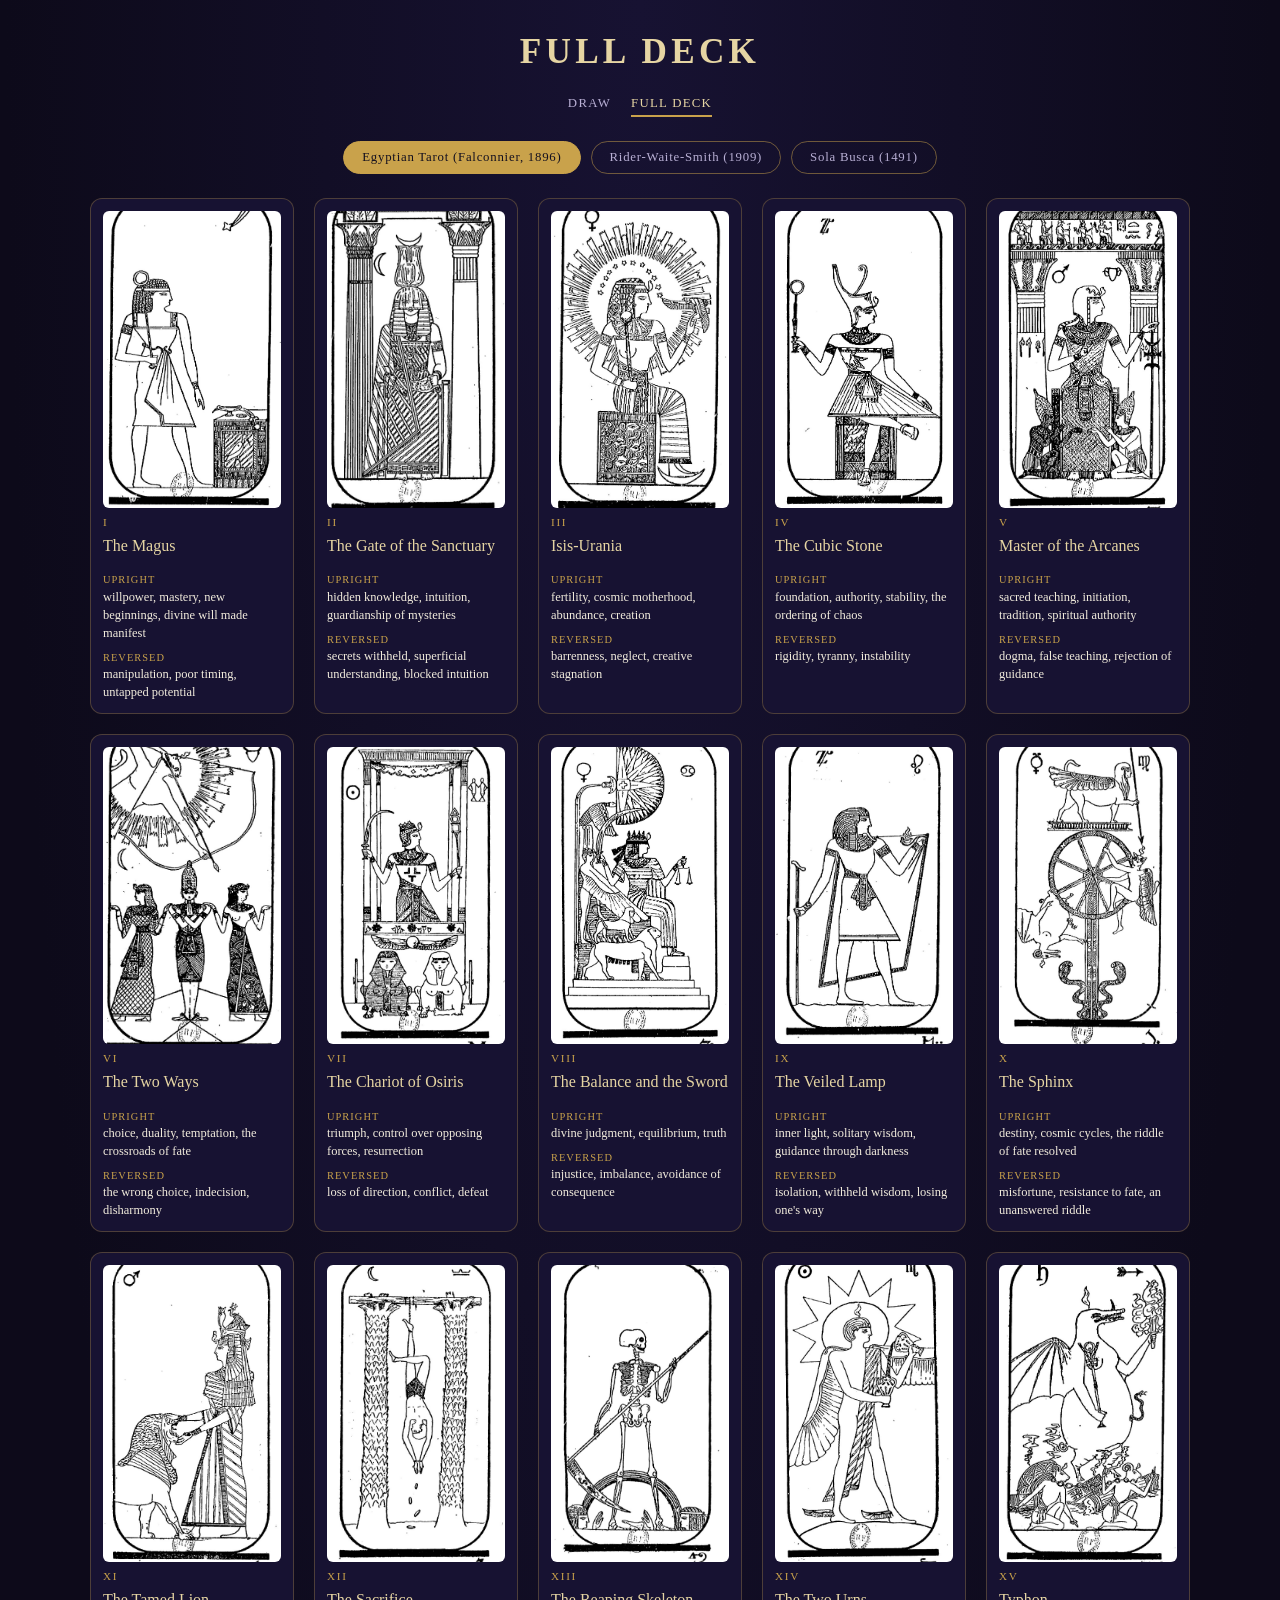
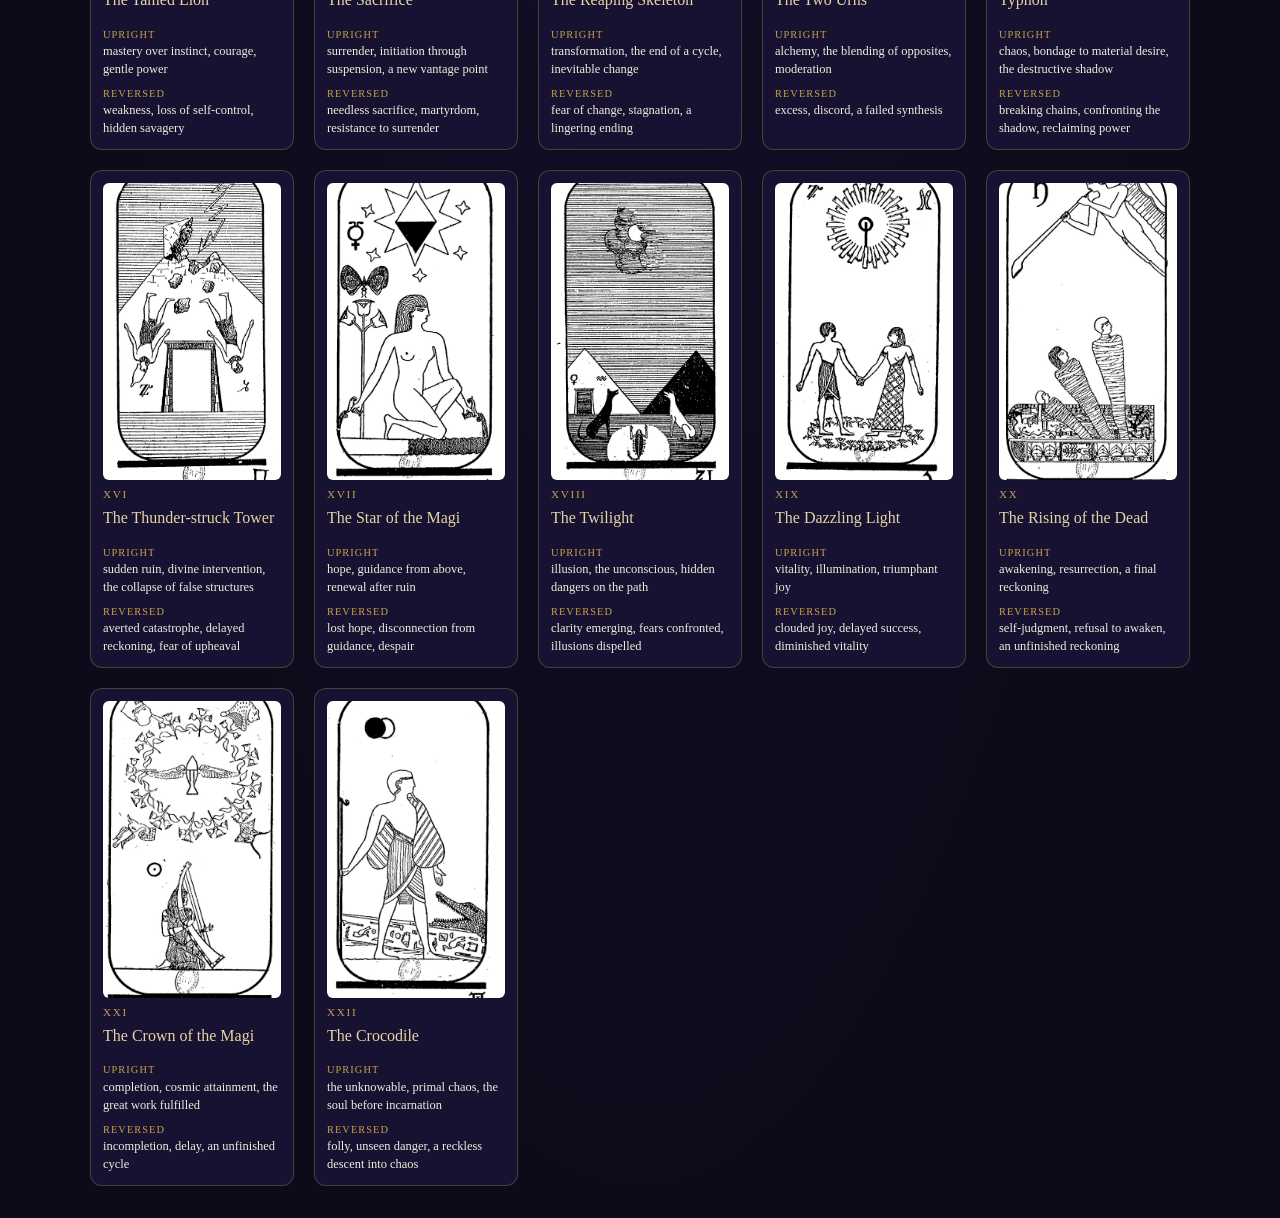
==== deck.html @ 22625e86 "Add reversed-cards toggle, site nav, and a Full Deck reference page - Draw page gets a "reversed car" ====
<!DOCTYPE html>
<html lang="en">
<head>
<meta charset="UTF-8">
<meta name="viewport" content="width=device-width, initial-scale=1.0">
<title>Full Deck — Tarot Draw</title>
<link rel="stylesheet" href="style.css">
</head>
<body>
  <main class="wide">
    <h1>Full Deck</h1>

    <nav class="site-nav">
      <a href="index.html">Draw</a>
      <a href="deck.html" class="active">Full Deck</a>
    </nav>

    <div class="deck-picker" id="deck-picker"></div>

    <div class="deck-grid" id="deck-grid"></div>
  </main>

  <script src="cards-egyptian.js"></script>
  <script src="cards-rws.js"></script>
  <script src="cards-solabusca.js"></script>
  <script src="decks.js"></script>
  <script src="deck-page.js"></script>
</body>
</html>
---- style.css ----
:root {
  --bg: #0d0a1a;
  --bg-alt: #171232;
  --gold: #c9a24b;
  --gold-soft: #e6d5a3;
  --ink: #f2ecdd;
  --ink-dim: #b8afd4;
  --card-w: 280px;
  --card-h: 460px;
}

* { box-sizing: border-box; }

body {
  margin: 0;
  min-height: 100vh;
  display: flex;
  align-items: center;
  justify-content: center;
  background: radial-gradient(ellipse at top, var(--bg-alt), var(--bg) 70%);
  color: var(--ink);
  font-family: Georgia, "Iowan Old Style", "Palatino Linotype", serif;
  padding: 32px 16px;
}

main {
  display: flex;
  flex-direction: column;
  align-items: center;
  gap: 24px;
  width: 100%;
}

main.wide {
  max-width: 1100px;
}

h1 {
  margin: 0;
  font-size: 2.2rem;
  letter-spacing: 0.12em;
  text-transform: uppercase;
  color: var(--gold-soft);
  text-align: center;
}

.site-nav {
  display: flex;
  gap: 20px;
  justify-content: center;
}

.site-nav a {
  color: var(--ink-dim);
  text-decoration: none;
  font-size: 0.8rem;
  letter-spacing: 0.1em;
  text-transform: uppercase;
  padding-bottom: 4px;
  border-bottom: 2px solid transparent;
  transition: color 0.2s ease, border-color 0.2s ease;
}

.site-nav a:hover {
  color: var(--ink);
}

.site-nav a.active {
  color: var(--gold-soft);
  border-color: var(--gold);
}

.reversed-toggle {
  display: flex;
  align-items: center;
  gap: 8px;
  font-size: 0.8rem;
  color: var(--ink-dim);
  letter-spacing: 0.03em;
  cursor: pointer;
  user-select: none;
  margin-top: -8px;
}

.reversed-toggle input {
  width: 16px;
  height: 16px;
  accent-color: var(--gold);
  cursor: pointer;
}

.deck-picker {
  display: flex;
  flex-wrap: wrap;
  justify-content: center;
  gap: 10px;
}

.deck-btn {
  background: transparent;
  border: 1px solid rgba(201, 162, 75, 0.5);
  color: var(--ink-dim);
  padding: 8px 18px;
  font-size: 0.8rem;
  letter-spacing: 0.06em;
  border-radius: 999px;
  cursor: pointer;
  font-family: inherit;
  transition: background 0.2s ease, color 0.2s ease, border-color 0.2s ease;
}

.deck-btn:hover {
  border-color: var(--gold);
  color: var(--ink);
}

.deck-btn.active {
  background: var(--gold);
  border-color: var(--gold);
  color: #14101f;
}

.stage {
  perspective: 1200px;
}

.card {
  width: var(--card-w);
  height: var(--card-h);
  max-width: 80vw;
  cursor: pointer;
}

.card-inner {
  position: relative;
  width: 100%;
  height: 100%;
  transition: transform 0.7s cubic-bezier(0.4, 0.2, 0.2, 1);
  transform-style: preserve-3d;
}

.card.flipped .card-inner {
  transform: rotateY(180deg);
}

.card-face {
  position: absolute;
  inset: 0;
  backface-visibility: hidden;
  border-radius: 16px;
  border: 2px solid var(--gold);
  overflow: hidden;
  box-shadow: 0 12px 30px rgba(0, 0, 0, 0.45);
}

.card-back {
  background:
    repeating-linear-gradient(45deg, rgba(201,162,75,0.08) 0 10px, transparent 10px 20px),
    linear-gradient(160deg, #241a4a, #12081f);
  display: flex;
  align-items: center;
  justify-content: center;
}

.back-symbol {
  font-size: 3rem;
  color: var(--gold);
  opacity: 0.8;
}

.card-front {
  transform: rotateY(180deg);
  background: #0d0a1a;
}

.card-image {
  width: 100%;
  height: 100%;
  object-fit: cover;
  display: block;
}

.caption {
  display: flex;
  flex-direction: column;
  align-items: center;
  gap: 6px;
  max-width: 420px;
  text-align: center;
}

.card-num {
  font-size: 0.75rem;
  letter-spacing: 0.2em;
  color: var(--gold);
}

.card-name {
  font-size: 1.25rem;
  color: var(--gold-soft);
  letter-spacing: 0.03em;
}

.card-orientation {
  font-size: 0.8rem;
  text-transform: uppercase;
  letter-spacing: 0.14em;
  color: var(--ink-dim);
}

.card-meaning {
  font-size: 0.92rem;
  line-height: 1.5;
  color: var(--ink);
  font-style: italic;
}

#draw-btn {
  background: transparent;
  border: 1px solid var(--gold);
  color: var(--gold-soft);
  padding: 12px 32px;
  font-size: 0.95rem;
  letter-spacing: 0.1em;
  text-transform: uppercase;
  border-radius: 999px;
  cursor: pointer;
  transition: background 0.2s ease, color 0.2s ease;
  font-family: inherit;
}

#draw-btn:hover {
  background: var(--gold);
  color: #14101f;
}

#draw-btn:active {
  transform: translateY(1px);
}

.deck-grid {
  display: grid;
  grid-template-columns: repeat(auto-fill, minmax(170px, 1fr));
  gap: 20px;
  width: 100%;
}

.deck-card {
  display: flex;
  flex-direction: column;
  gap: 8px;
  background: var(--bg-alt);
  border: 1px solid rgba(201, 162, 75, 0.3);
  border-radius: 12px;
  padding: 12px;
}

.deck-card img {
  width: 100%;
  aspect-ratio: 3 / 5;
  object-fit: cover;
  border-radius: 6px;
  display: block;
}

.deck-card-num {
  font-size: 0.7rem;
  letter-spacing: 0.15em;
  color: var(--gold);
}

.deck-card-name {
  font-size: 1rem;
  color: var(--gold-soft);
  line-height: 1.3;
}

.deck-card-meanings p {
  margin: 4px 0 0;
  font-size: 0.78rem;
  line-height: 1.45;
  color: var(--ink);
}

.deck-card-meanings .label {
  display: block;
  color: var(--gold);
  font-size: 0.65rem;
  text-transform: uppercase;
  letter-spacing: 0.1em;
  margin-top: 8px;
}

@media (max-width: 400px) {
  :root {
    --card-w: 240px;
    --card-h: 400px;
  }
  h1 { font-size: 1.7rem; }
}
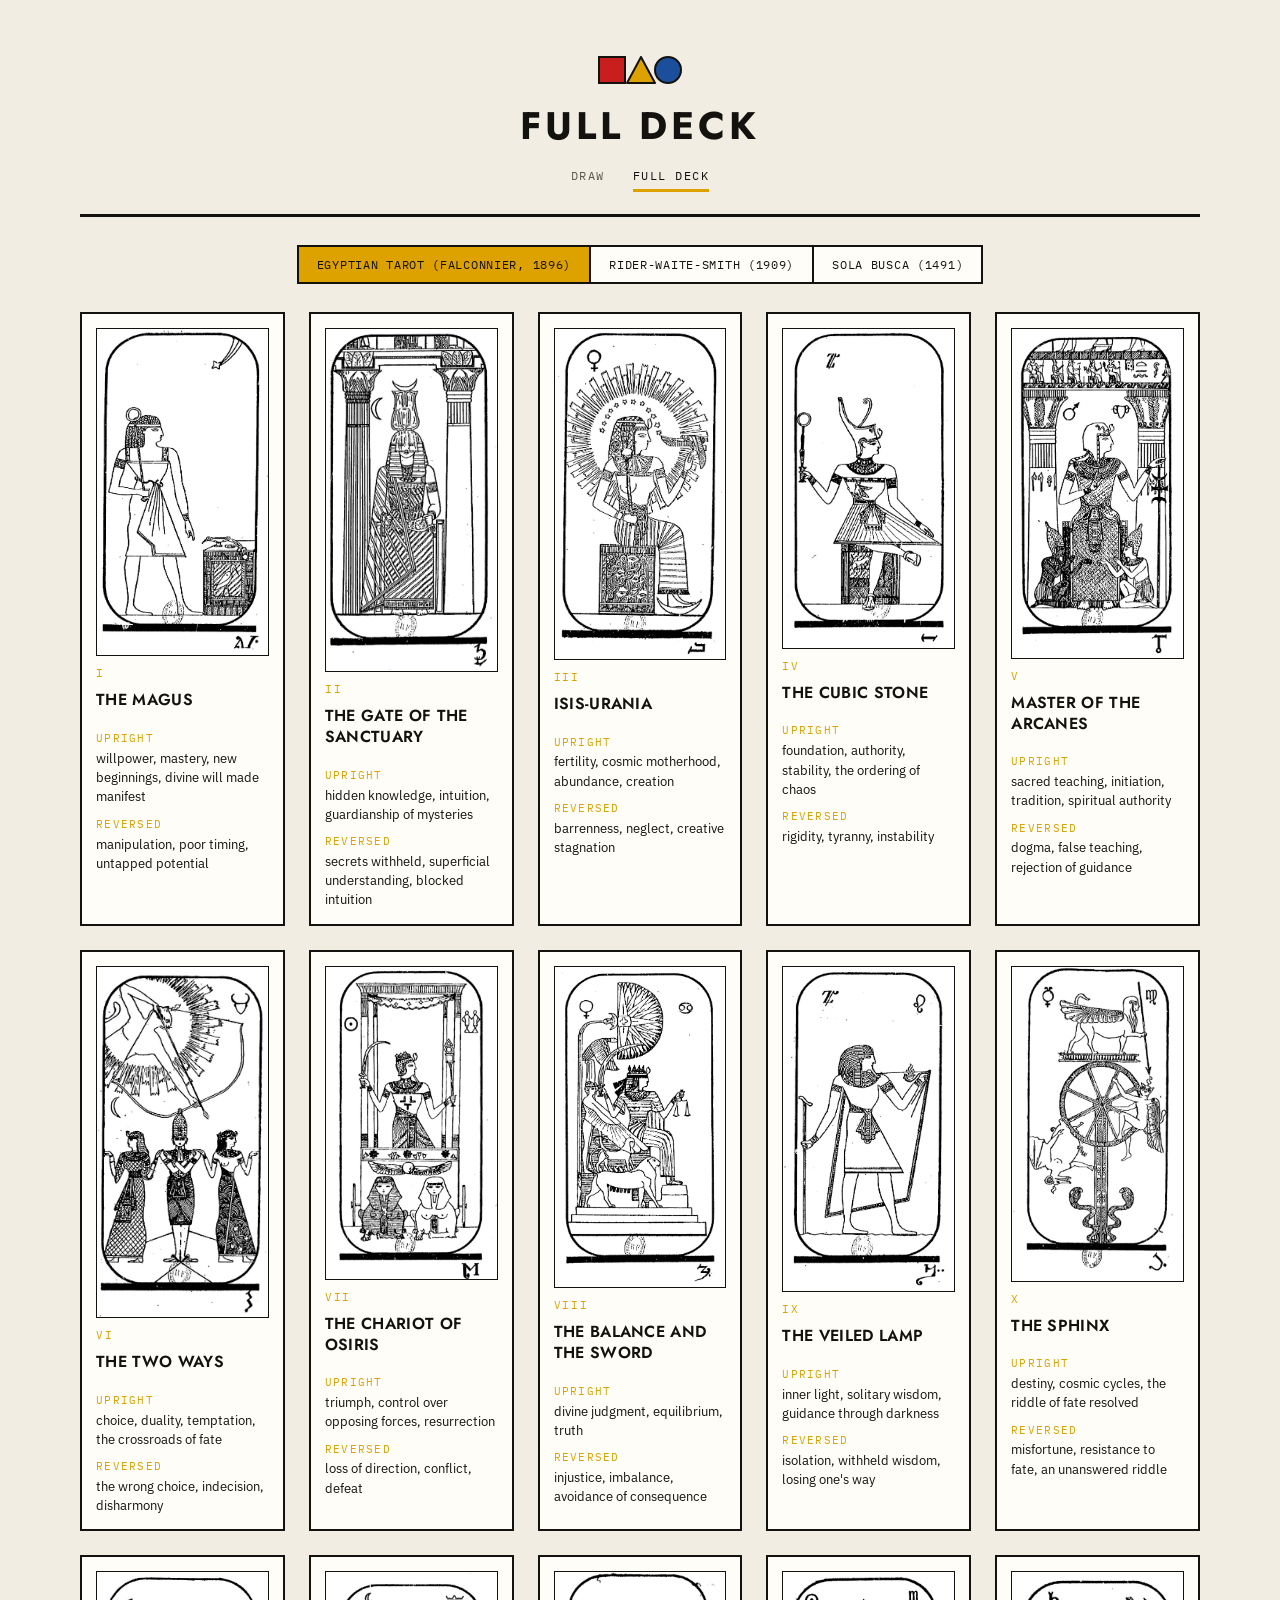
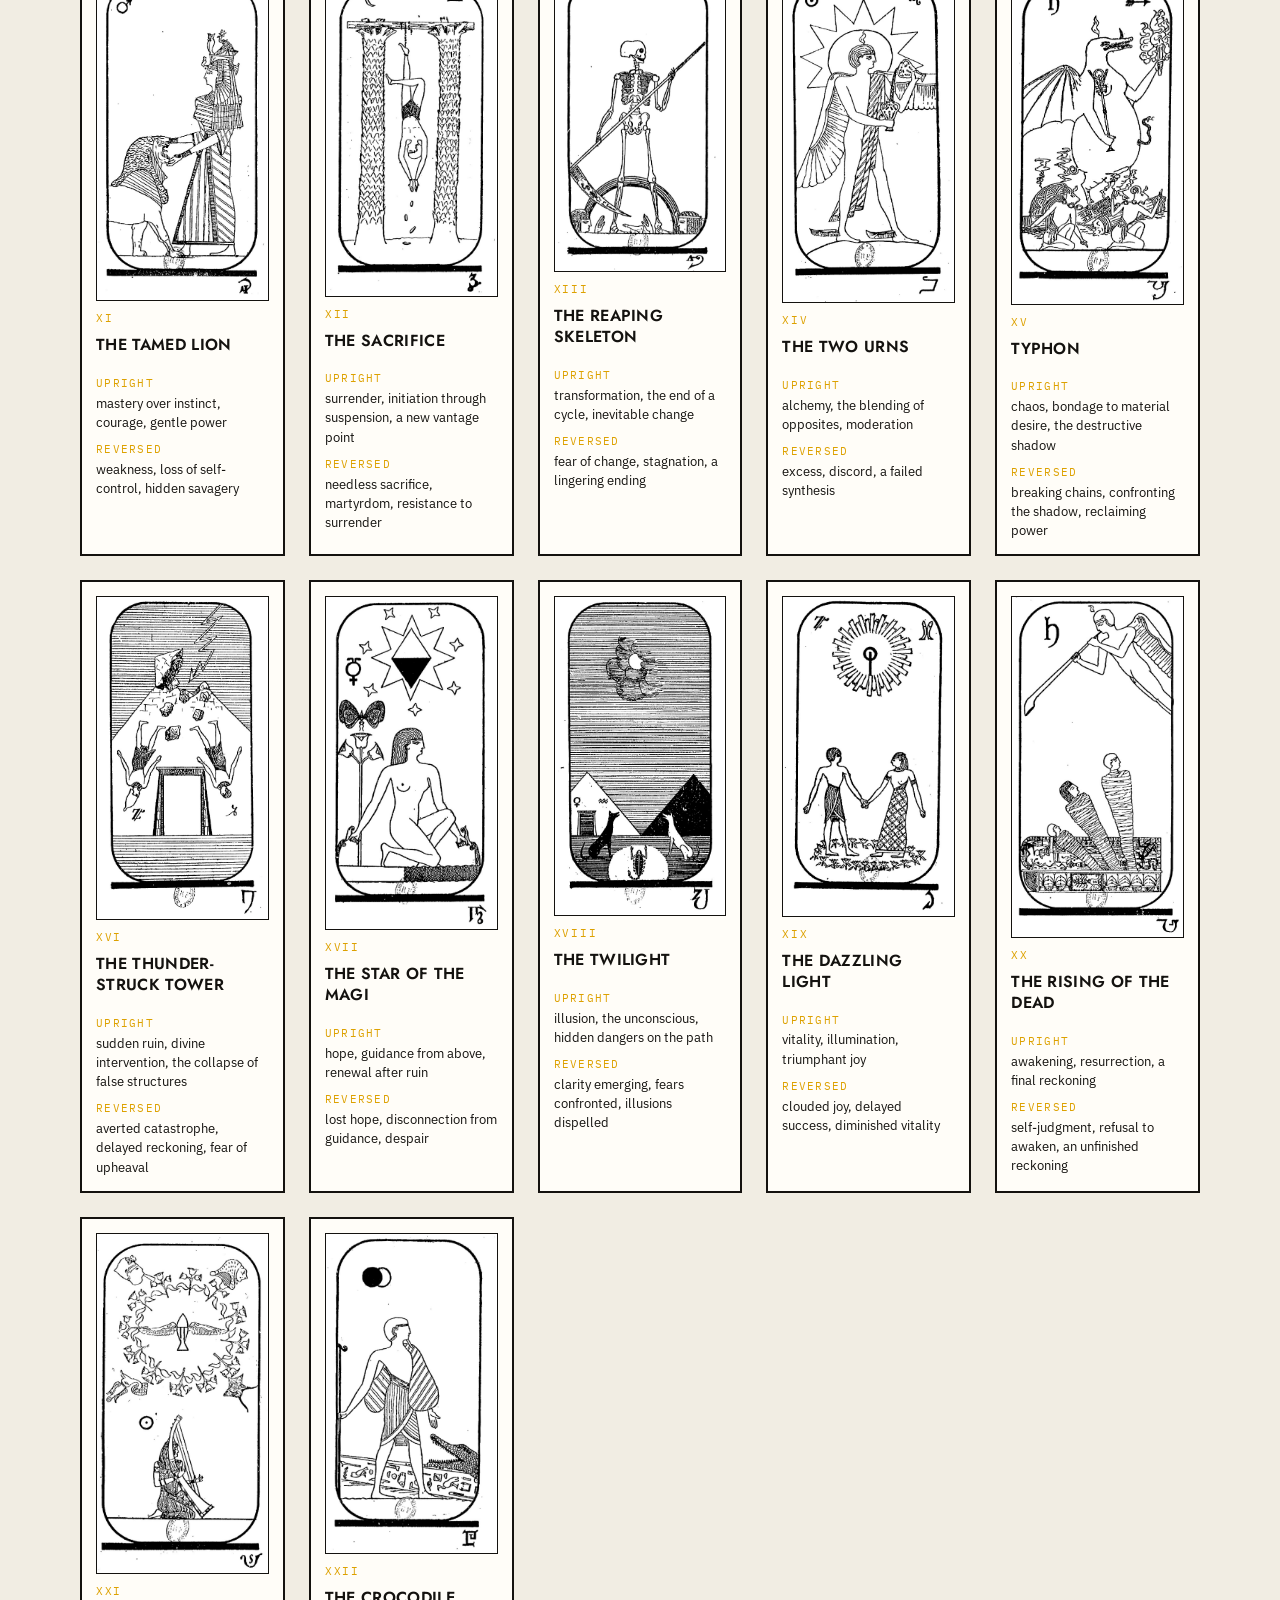
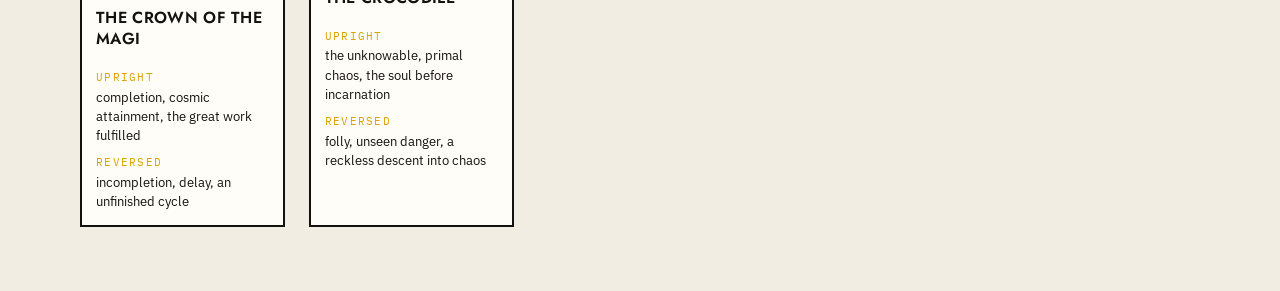
==== commit 43eb94bc: "Redesign: early Bauhaus / late VKhUTEMAS constructivism Full visual rewrite: Jost + IBM Plex type sy" ====
--- a/deck.html
+++ b/deck.html
@@ -4,16 +4,25 @@
 <meta charset="UTF-8">
 <meta name="viewport" content="width=device-width, initial-scale=1.0">
 <title>Full Deck — Tarot Draw</title>
+<link rel="preconnect" href="https://fonts.googleapis.com">
+<link rel="preconnect" href="https://fonts.gstatic.com" crossorigin>
+<link href="https://fonts.googleapis.com/css2?family=IBM+Plex+Mono:wght@400;500;600&family=IBM+Plex+Sans:wght@400;500&family=Jost:wght@500;600;700&display=swap" rel="stylesheet">
 <link rel="stylesheet" href="style.css">
 </head>
 <body>
   <main class="wide">
-    <h1>Full Deck</h1>
-
-    <nav class="site-nav">
-      <a href="index.html">Draw</a>
-      <a href="deck.html" class="active">Full Deck</a>
-    </nav>
+    <header class="masthead">
+      <svg class="mark" viewBox="0 0 84 28" width="84" height="28" aria-hidden="true">
+        <rect x="1" y="1" width="26" height="26" fill="#c81e1e" stroke="#14120f" stroke-width="2"/>
+        <polygon points="43,1 57,27 29,27" fill="#dda100" stroke="#14120f" stroke-width="2" stroke-linejoin="round"/>
+        <circle cx="70" cy="14" r="13" fill="#1b4f9c" stroke="#14120f" stroke-width="2"/>
+      </svg>
+      <h1>Full Deck</h1>
+      <nav class="site-nav">
+        <a href="index.html">Draw</a>
+        <a href="deck.html" class="active">Full Deck</a>
+      </nav>
+    </header>
 
     <div class="deck-picker" id="deck-picker"></div>
 
--- a/style.css
+++ b/style.css
@@ -1,13 +1,27 @@
 :root {
-  --bg: #0d0a1a;
-  --bg-alt: #171232;
-  --gold: #c9a24b;
-  --gold-soft: #e6d5a3;
-  --ink: #f2ecdd;
-  --ink-dim: #b8afd4;
-  --card-w: 280px;
-  --card-h: 460px;
-}
+  --bg: #f1ede3;
+  --paper: #fffdf8;
+  --ink: #14120f;
+  --ink-dim: #5c584e;
+  --line: #14120f;
+
+  --accent-egyptian: #dda100;
+  --accent-rws: #c81e1e;
+  --accent-solabusca: #1b4f9c;
+  --accent: var(--accent-rws);
+  --accent-text: #ffffff;
+
+  --card-w: 300px;
+  --card-ratio: 0.56 / 1;
+
+  --font-display: "Jost", sans-serif;
+  --font-body: "IBM Plex Sans", sans-serif;
+  --font-mono: "IBM Plex Mono", monospace;
+}
+
+body[data-deck="egyptian"] { --accent: var(--accent-egyptian); --accent-text: #14120f; }
+body[data-deck="rws"] { --accent: var(--accent-rws); --accent-text: #ffffff; }
+body[data-deck="solabusca"] { --accent: var(--accent-solabusca); --accent-text: #ffffff; }
 
 * { box-sizing: border-box; }
 
@@ -15,50 +29,68 @@
   margin: 0;
   min-height: 100vh;
   display: flex;
-  align-items: center;
+  align-items: flex-start;
   justify-content: center;
-  background: radial-gradient(ellipse at top, var(--bg-alt), var(--bg) 70%);
-  color: var(--ink);
-  font-family: Georgia, "Iowan Old Style", "Palatino Linotype", serif;
-  padding: 32px 16px;
+  background: var(--bg);
+  color: var(--ink);
+  font-family: var(--font-body);
+  padding: 56px 20px 64px;
 }
 
 main {
   display: flex;
   flex-direction: column;
   align-items: center;
-  gap: 24px;
-  width: 100%;
+  gap: 28px;
+  width: 100%;
+  max-width: 520px;
 }
 
 main.wide {
-  max-width: 1100px;
+  max-width: 1120px;
+}
+
+.mark {
+  display: block;
+}
+
+header.masthead {
+  display: flex;
+  flex-direction: column;
+  align-items: center;
+  gap: 14px;
+  width: 100%;
+  padding-bottom: 22px;
+  border-bottom: 3px solid var(--line);
 }
 
 h1 {
   margin: 0;
-  font-size: 2.2rem;
-  letter-spacing: 0.12em;
-  text-transform: uppercase;
-  color: var(--gold-soft);
+  font-family: var(--font-display);
+  font-weight: 700;
+  font-size: 2.4rem;
+  text-transform: uppercase;
+  letter-spacing: 0.1em;
   text-align: center;
+  color: var(--ink);
 }
 
 .site-nav {
   display: flex;
-  gap: 20px;
+  gap: 28px;
   justify-content: center;
 }
 
 .site-nav a {
   color: var(--ink-dim);
   text-decoration: none;
-  font-size: 0.8rem;
-  letter-spacing: 0.1em;
-  text-transform: uppercase;
-  padding-bottom: 4px;
-  border-bottom: 2px solid transparent;
-  transition: color 0.2s ease, border-color 0.2s ease;
+  font-family: var(--font-mono);
+  font-size: 0.78rem;
+  letter-spacing: 0.12em;
+  text-transform: uppercase;
+  padding-bottom: 6px;
+  border-bottom: 3px solid transparent;
+  transition: color 0.15s ease, border-color 0.15s ease;
 }
 
 .site-nav a:hover {
@@ -66,58 +98,76 @@
 }
 
 .site-nav a.active {
-  color: var(--gold-soft);
-  border-color: var(--gold);
+  color: var(--ink);
+  border-color: var(--accent);
 }
 
 .reversed-toggle {
   display: flex;
   align-items: center;
-  gap: 8px;
-  font-size: 0.8rem;
+  gap: 10px;
+  font-family: var(--font-mono);
+  font-size: 0.78rem;
+  text-transform: uppercase;
+  letter-spacing: 0.06em;
   color: var(--ink-dim);
-  letter-spacing: 0.03em;
   cursor: pointer;
   user-select: none;
-  margin-top: -8px;
 }
 
 .reversed-toggle input {
-  width: 16px;
-  height: 16px;
-  accent-color: var(--gold);
-  cursor: pointer;
+  appearance: none;
+  -webkit-appearance: none;
+  width: 18px;
+  height: 18px;
+  margin: 0;
+  border: 2px solid var(--ink);
+  background: var(--paper);
+  position: relative;
+  cursor: pointer;
+  flex-shrink: 0;
+}
+
+.reversed-toggle input:checked::after {
+  content: "";
+  position: absolute;
+  inset: 3px;
+  background: var(--ink);
 }
 
 .deck-picker {
   display: flex;
   flex-wrap: wrap;
   justify-content: center;
-  gap: 10px;
+  gap: 0;
+  border: 2px solid var(--ink);
 }
 
 .deck-btn {
-  background: transparent;
-  border: 1px solid rgba(201, 162, 75, 0.5);
-  color: var(--ink-dim);
-  padding: 8px 18px;
-  font-size: 0.8rem;
+  background: var(--paper);
+  border: none;
+  border-right: 2px solid var(--ink);
+  color: var(--ink);
+  padding: 10px 18px;
+  font-family: var(--font-mono);
+  font-size: 0.74rem;
   letter-spacing: 0.06em;
-  border-radius: 999px;
-  cursor: pointer;
-  font-family: inherit;
-  transition: background 0.2s ease, color 0.2s ease, border-color 0.2s ease;
+  text-transform: uppercase;
+  cursor: pointer;
+  transition: background 0.15s ease, color 0.15s ease;
+}
+
+.deck-btn:last-child {
+  border-right: none;
 }
 
 .deck-btn:hover {
-  border-color: var(--gold);
-  color: var(--ink);
+  background: var(--bg);
 }
 
 .deck-btn.active {
-  background: var(--gold);
-  border-color: var(--gold);
-  color: #14101f;
+  background: var(--accent);
+  color: var(--accent-text);
 }
 
 .stage {
@@ -126,7 +176,7 @@
 
 .card {
   width: var(--card-w);
-  height: var(--card-h);
+  aspect-ratio: var(--card-ratio);
   max-width: 80vw;
   cursor: pointer;
 }
@@ -135,7 +185,7 @@
   position: relative;
   width: 100%;
   height: 100%;
-  transition: transform 0.7s cubic-bezier(0.4, 0.2, 0.2, 1);
+  transition: transform 0.6s cubic-bezier(0.4, 0.2, 0.2, 1);
   transform-style: preserve-3d;
 }
 
@@ -147,36 +197,42 @@
   position: absolute;
   inset: 0;
   backface-visibility: hidden;
-  border-radius: 16px;
-  border: 2px solid var(--gold);
+  border: 2px solid var(--line);
+  border-radius: 0;
   overflow: hidden;
-  box-shadow: 0 12px 30px rgba(0, 0, 0, 0.45);
+  background: var(--paper);
+  box-shadow: 8px 8px 0 var(--accent);
 }
 
 .card-back {
-  background:
-    repeating-linear-gradient(45deg, rgba(201,162,75,0.08) 0 10px, transparent 10px 20px),
-    linear-gradient(160deg, #241a4a, #12081f);
   display: flex;
   align-items: center;
   justify-content: center;
 }
 
-.back-symbol {
-  font-size: 3rem;
-  color: var(--gold);
-  opacity: 0.8;
+.back-mark {
+  width: 30%;
+  aspect-ratio: 1;
+  border: 3px solid var(--ink);
+  border-radius: 50%;
+  position: relative;
+}
+
+.back-mark::after {
+  content: "";
+  position: absolute;
+  inset: 0;
+  background: linear-gradient(45deg, transparent 47%, var(--ink) 48.5%, var(--ink) 51.5%, transparent 53%);
 }
 
 .card-front {
   transform: rotateY(180deg);
-  background: #0d0a1a;
 }
 
 .card-image {
   width: 100%;
   height: 100%;
-  object-fit: cover;
+  object-fit: contain;
   display: block;
 }
 
@@ -184,117 +240,132 @@
   display: flex;
   flex-direction: column;
   align-items: center;
-  gap: 6px;
+  gap: 8px;
   max-width: 420px;
   text-align: center;
 }
 
 .card-num {
+  font-family: var(--font-mono);
   font-size: 0.75rem;
   letter-spacing: 0.2em;
-  color: var(--gold);
+  color: var(--accent);
 }
 
 .card-name {
-  font-size: 1.25rem;
-  color: var(--gold-soft);
-  letter-spacing: 0.03em;
+  font-family: var(--font-display);
+  font-weight: 600;
+  font-size: 1.4rem;
+  text-transform: uppercase;
+  letter-spacing: 0.04em;
+  color: var(--ink);
 }
 
 .card-orientation {
-  font-size: 0.8rem;
-  text-transform: uppercase;
+  font-family: var(--font-mono);
+  font-size: 0.75rem;
+  text-transform: uppercase;
+  letter-spacing: 0.16em;
+  color: var(--ink-dim);
+}
+
+.card-meaning {
+  font-size: 0.95rem;
+  line-height: 1.55;
+  color: var(--ink);
+}
+
+#draw-btn {
+  background: var(--ink);
+  border: 2px solid var(--ink);
+  color: var(--paper);
+  padding: 14px 36px;
+  font-family: var(--font-display);
+  font-weight: 600;
+  font-size: 0.9rem;
   letter-spacing: 0.14em;
-  color: var(--ink-dim);
-}
-
-.card-meaning {
-  font-size: 0.92rem;
-  line-height: 1.5;
-  color: var(--ink);
-  font-style: italic;
-}
-
-#draw-btn {
-  background: transparent;
-  border: 1px solid var(--gold);
-  color: var(--gold-soft);
-  padding: 12px 32px;
-  font-size: 0.95rem;
-  letter-spacing: 0.1em;
-  text-transform: uppercase;
-  border-radius: 999px;
-  cursor: pointer;
-  transition: background 0.2s ease, color 0.2s ease;
-  font-family: inherit;
+  text-transform: uppercase;
+  cursor: pointer;
+  box-shadow: 6px 6px 0 var(--accent);
+  transition: transform 0.12s ease, box-shadow 0.12s ease, background 0.12s ease, color 0.12s ease;
 }
 
 #draw-btn:hover {
-  background: var(--gold);
-  color: #14101f;
+  background: var(--paper);
+  color: var(--ink);
 }
 
 #draw-btn:active {
-  transform: translateY(1px);
+  transform: translate(6px, 6px);
+  box-shadow: 0 0 0 var(--accent);
 }
 
 .deck-grid {
   display: grid;
-  grid-template-columns: repeat(auto-fill, minmax(170px, 1fr));
-  gap: 20px;
+  grid-template-columns: repeat(auto-fill, minmax(180px, 1fr));
+  gap: 24px;
   width: 100%;
 }
 
 .deck-card {
   display: flex;
   flex-direction: column;
-  gap: 8px;
-  background: var(--bg-alt);
-  border: 1px solid rgba(201, 162, 75, 0.3);
-  border-radius: 12px;
-  padding: 12px;
+  gap: 10px;
+  background: var(--paper);
+  border: 2px solid var(--line);
+  padding: 14px;
+  transition: box-shadow 0.15s ease;
+}
+
+.deck-card:hover {
+  box-shadow: 5px 5px 0 var(--accent);
 }
 
 .deck-card img {
   width: 100%;
-  aspect-ratio: 3 / 5;
-  object-fit: cover;
-  border-radius: 6px;
+  height: auto;
+  border: 1px solid var(--ink);
   display: block;
 }
 
 .deck-card-num {
-  font-size: 0.7rem;
-  letter-spacing: 0.15em;
-  color: var(--gold);
+  font-family: var(--font-mono);
+  font-size: 0.68rem;
+  letter-spacing: 0.16em;
+  color: var(--accent);
 }
 
 .deck-card-name {
+  font-family: var(--font-display);
+  font-weight: 600;
   font-size: 1rem;
-  color: var(--gold-soft);
+  text-transform: uppercase;
+  letter-spacing: 0.02em;
   line-height: 1.3;
+  color: var(--ink);
 }
 
 .deck-card-meanings p {
-  margin: 4px 0 0;
-  font-size: 0.78rem;
-  line-height: 1.45;
+  margin: 0;
+  font-size: 0.8rem;
+  line-height: 1.5;
   color: var(--ink);
 }
 
 .deck-card-meanings .label {
   display: block;
-  color: var(--gold);
-  font-size: 0.65rem;
-  text-transform: uppercase;
-  letter-spacing: 0.1em;
-  margin-top: 8px;
+  font-family: var(--font-mono);
+  color: var(--accent);
+  font-size: 0.66rem;
+  text-transform: uppercase;
+  letter-spacing: 0.12em;
+  margin-top: 10px;
+  margin-bottom: 2px;
 }
 
 @media (max-width: 400px) {
   :root {
     --card-w: 240px;
-    --card-h: 400px;
   }
-  h1 { font-size: 1.7rem; }
-}
+  h1 { font-size: 1.8rem; }
+}
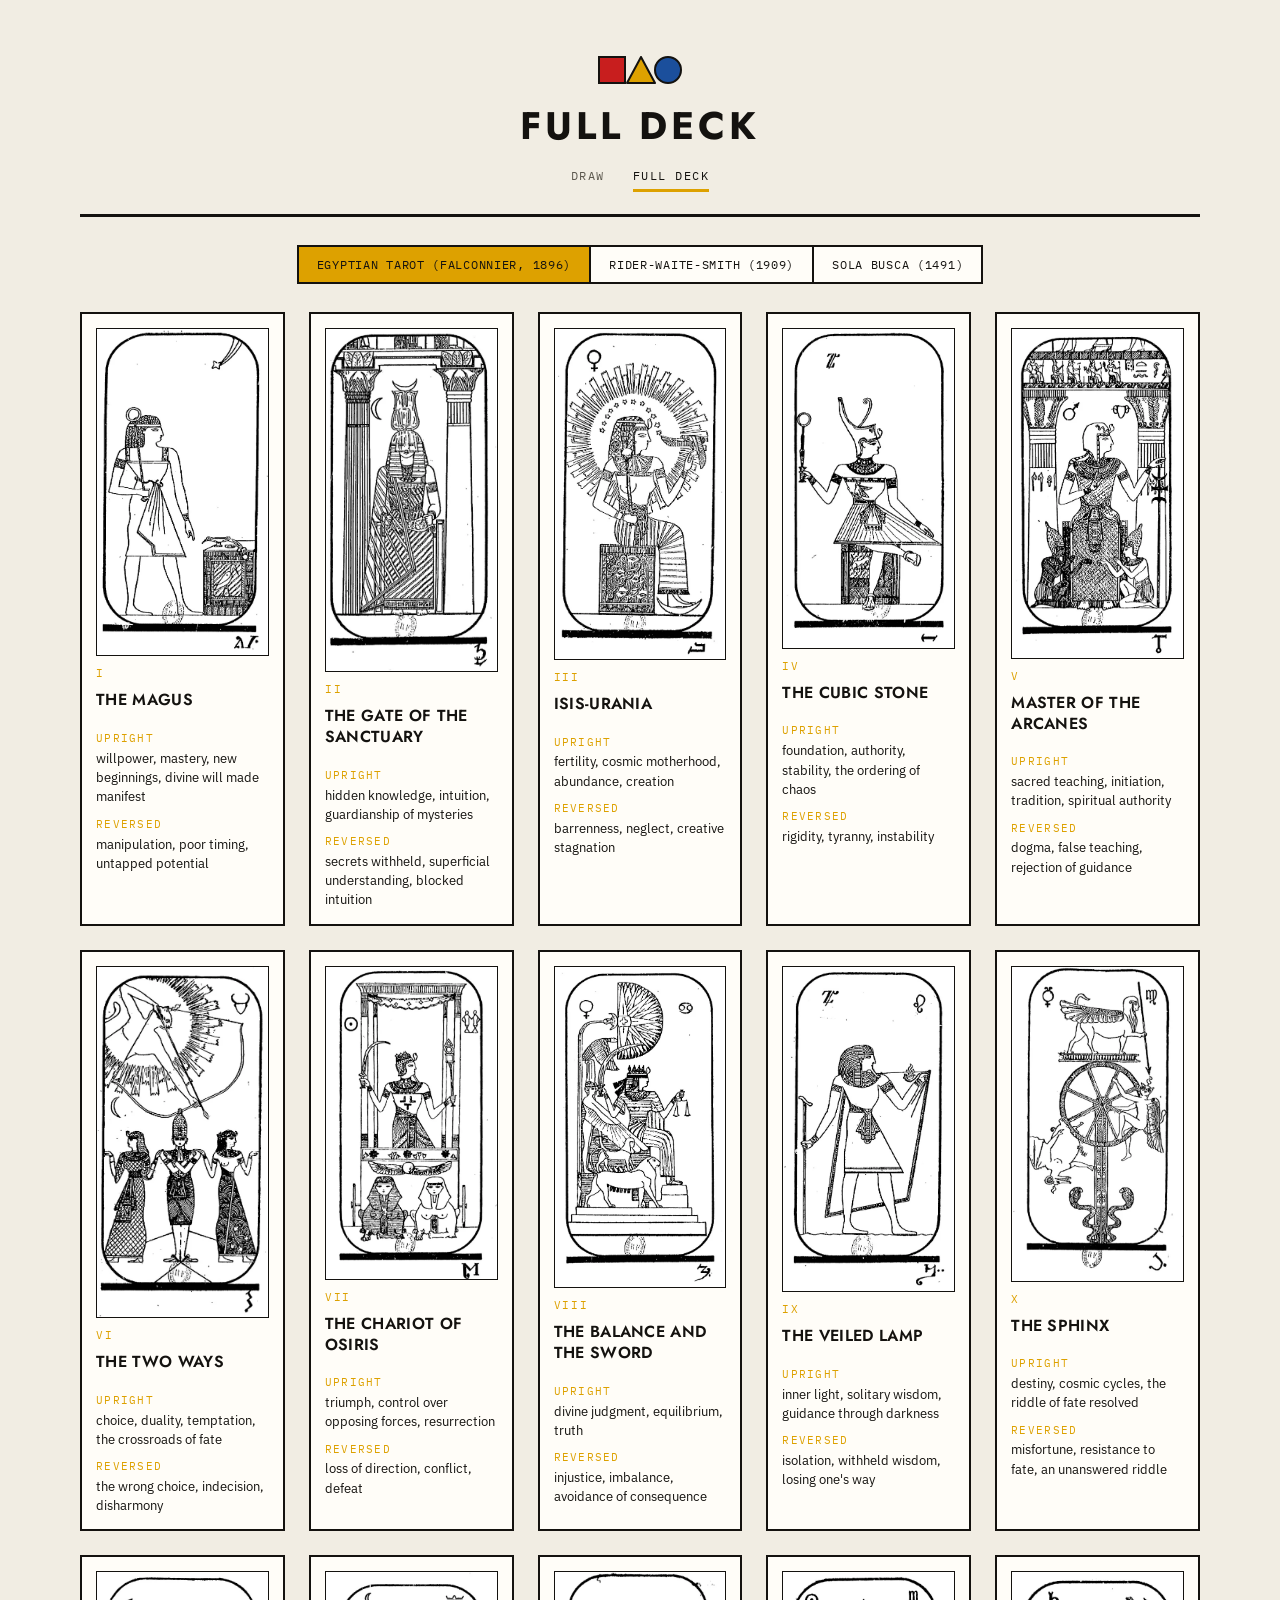
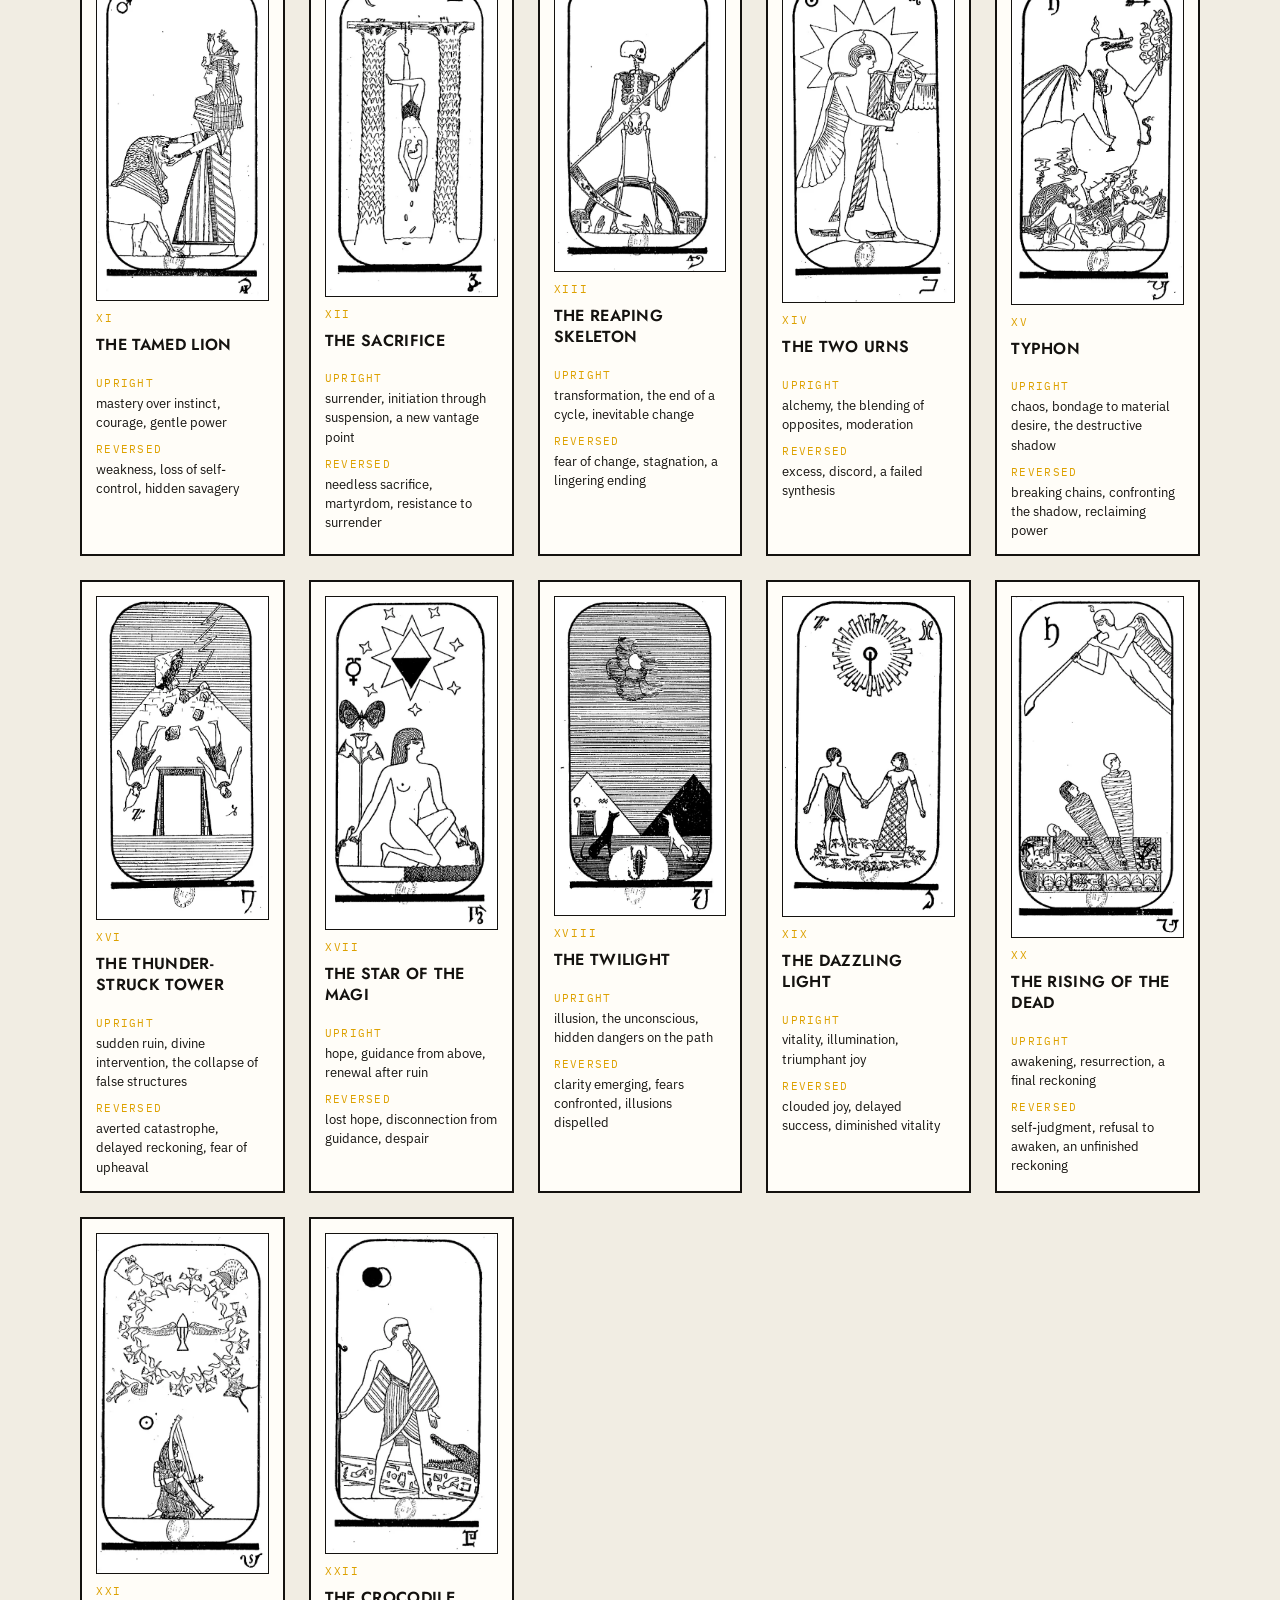
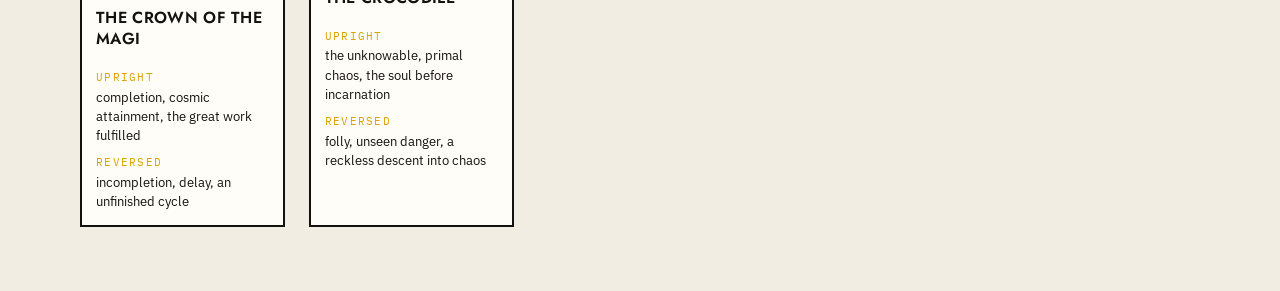
==== commit 9718b848: "Index infrastructure: search and AI crawler readiness robots/sitemap/llms.txt, canonical and Open Gr" ====
--- a/deck.html
+++ b/deck.html
@@ -4,10 +4,19 @@
 <meta charset="UTF-8">
 <meta name="viewport" content="width=device-width, initial-scale=1.0">
 <title>Full Deck — Tarot Draw</title>
+<meta name="description" content="Every card of three public-domain tarot decks (Egyptian, Rider-Waite-Smith and Sola Busca) with the original art and meanings, on one reference page.">
+<link rel="canonical" href="https://followorbounce.github.io/tarot/deck">
+<meta property="og:type" content="website">
+<meta property="og:site_name" content="Tarot Draw">
+<meta property="og:title" content="Full Deck — Tarot Draw">
+<meta property="og:url" content="https://followorbounce.github.io/tarot/deck">
+<meta property="og:description" content="Every card of three public-domain tarot decks (Egyptian, Rider-Waite-Smith and Sola Busca) with the original art and meanings, on one reference page.">
+<meta name="twitter:card" content="summary">
 <link rel="preconnect" href="https://fonts.googleapis.com">
 <link rel="preconnect" href="https://fonts.gstatic.com" crossorigin>
 <link href="https://fonts.googleapis.com/css2?family=IBM+Plex+Mono:wght@400;500;600&family=IBM+Plex+Sans:wght@400;500&family=Jost:wght@500;600;700&display=swap" rel="stylesheet">
 <link rel="stylesheet" href="style.css">
+<script defer src="https://static.cloudflareinsights.com/beacon.min.js" data-cf-beacon='{"token": "bba4e16a7d9b4d9985eda0cda2624e60"}'></script>
 </head>
 <body>
   <main class="wide">
--- a/style.css
+++ b/style.css
@@ -321,6 +321,10 @@
   box-shadow: 5px 5px 0 var(--accent);
 }
 
+.deck-card picture {
+  display: block;
+}
+
 .deck-card img {
   width: 100%;
   height: auto;
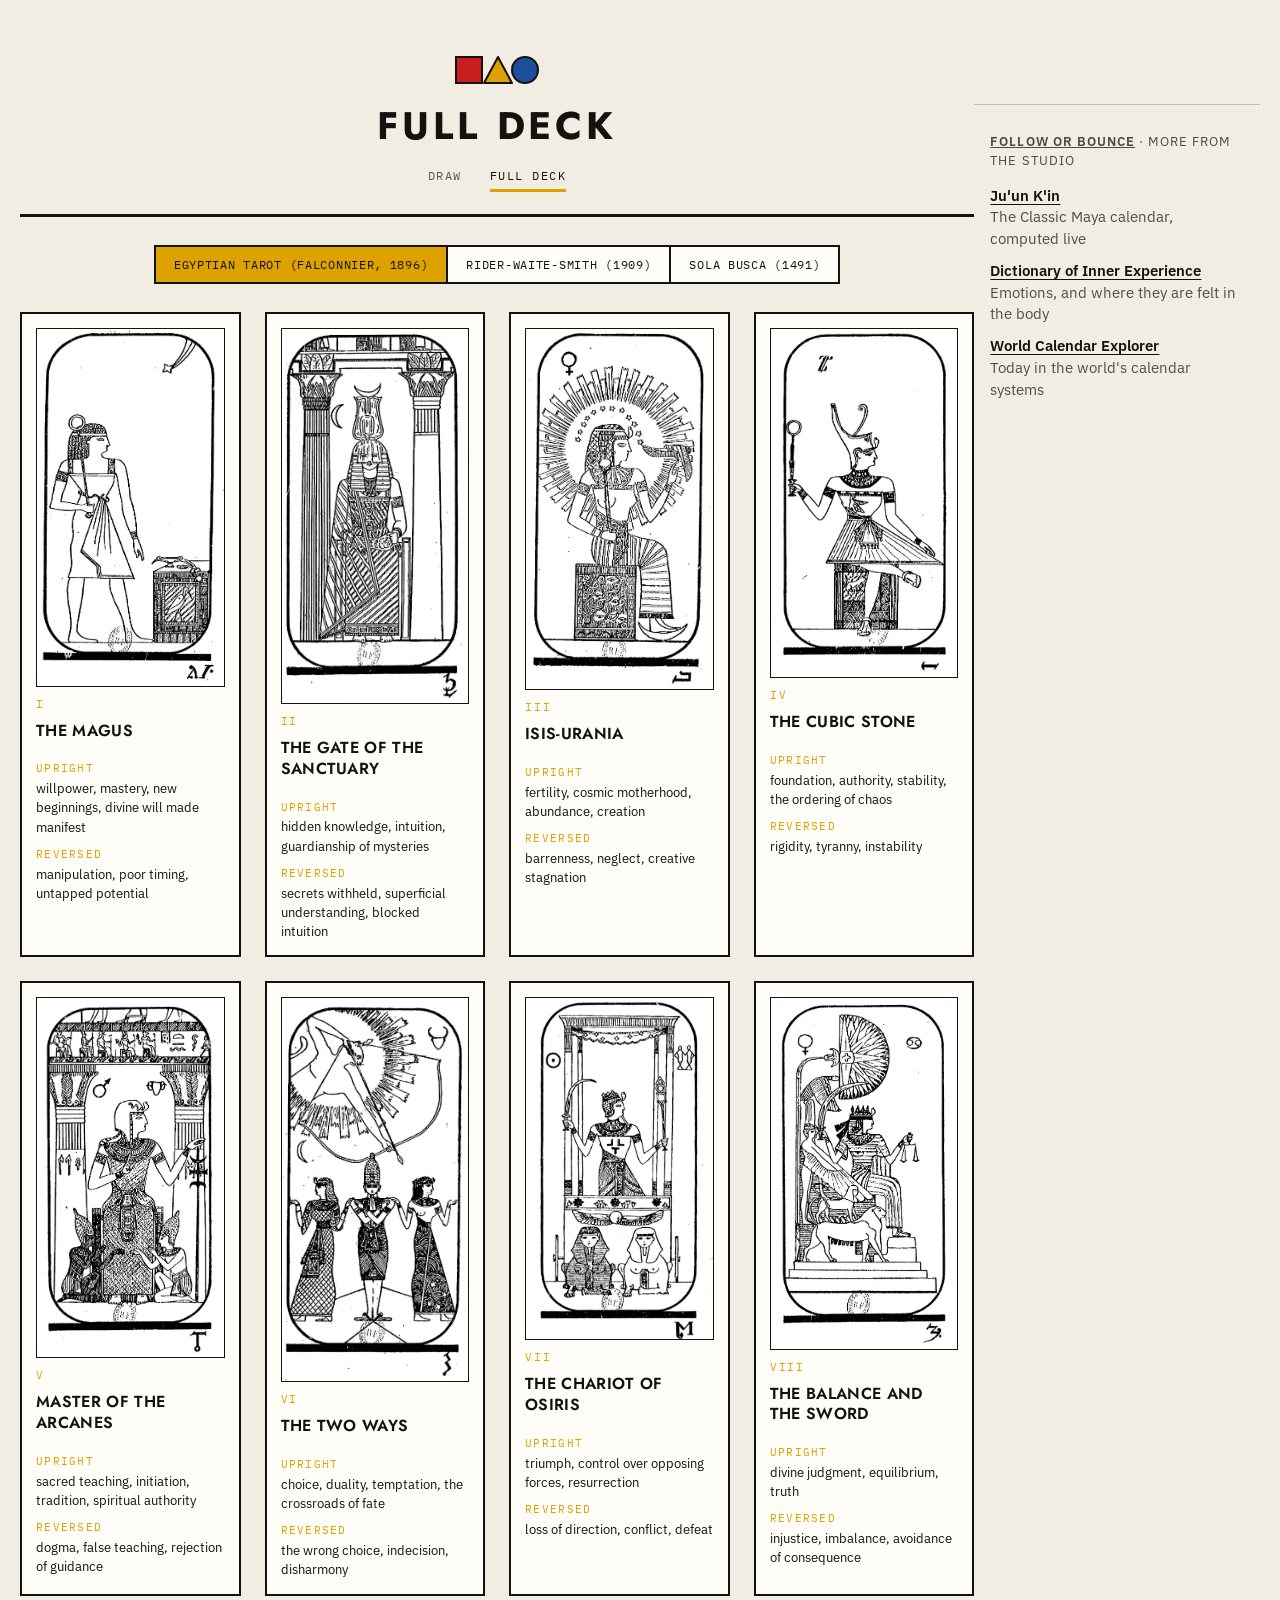
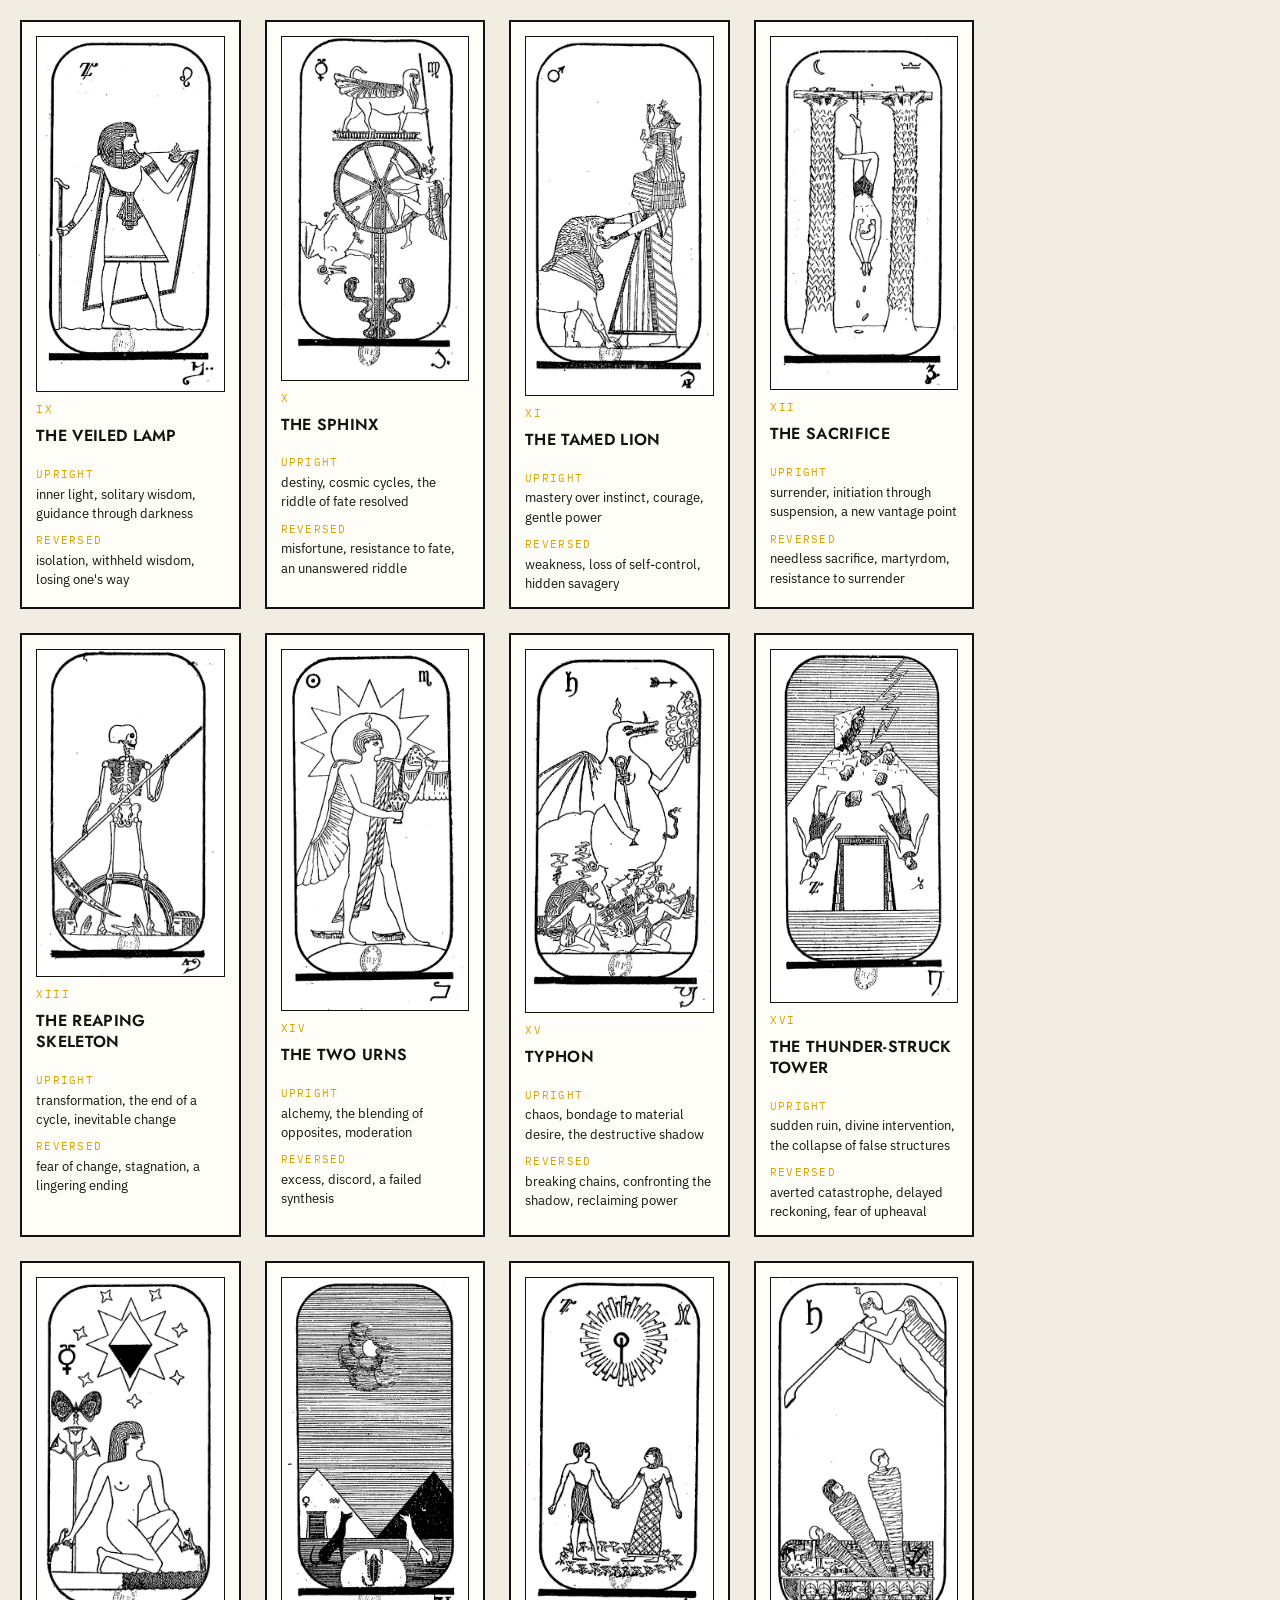
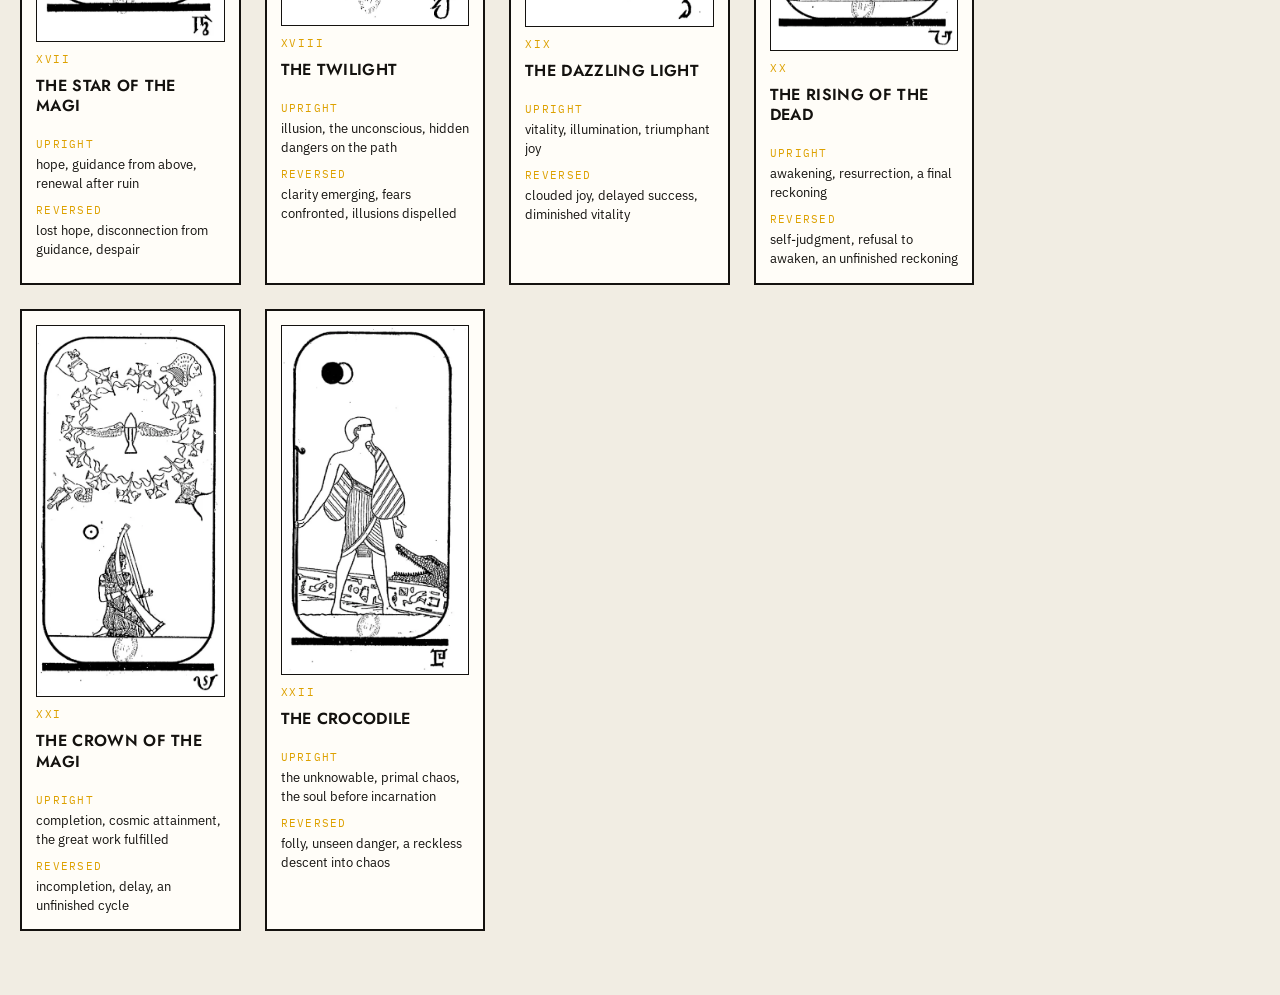
==== commit 8bb7bab3: "Add the Follow or Bounce network block (reach plan F2, missed on the first run) Co-Authored-By: Clau" ====
--- a/deck.html
+++ b/deck.html
@@ -11,7 +11,12 @@
 <meta property="og:title" content="Full Deck — Tarot Draw">
 <meta property="og:url" content="https://followorbounce.github.io/tarot/deck">
 <meta property="og:description" content="Every card of three public-domain tarot decks (Egyptian, Rider-Waite-Smith and Sola Busca) with the original art and meanings, on one reference page.">
-<meta name="twitter:card" content="summary">
+<meta property="og:image" content="https://followorbounce.github.io/tarot/og/deck.jpg">
+<meta property="og:image:width" content="1200">
+<meta property="og:image:height" content="630">
+<meta property="og:image:alt" content="Full Deck — Tarot Draw">
+<meta name="twitter:card" content="summary_large_image">
+<meta name="twitter:image" content="https://followorbounce.github.io/tarot/og/deck.jpg">
 <link rel="preconnect" href="https://fonts.googleapis.com">
 <link rel="preconnect" href="https://fonts.gstatic.com" crossorigin>
 <link href="https://fonts.googleapis.com/css2?family=IBM+Plex+Mono:wght@400;500;600&family=IBM+Plex+Sans:wght@400;500&family=Jost:wght@500;600;700&display=swap" rel="stylesheet">
@@ -43,5 +48,8 @@
   <script src="cards-solabusca.js"></script>
   <script src="decks.js"></script>
   <script src="deck-page.js"></script>
+<!-- fob-network -->
+<aside class="fob-net" aria-label="More from Follow or Bounce"><style>.fob-net{border-top:1px solid;border-color:color-mix(in srgb,currentColor 22%,transparent);margin-top:48px;padding:28px max(16px,env(safe-area-inset-right,0px)) calc(28px + env(safe-area-inset-bottom,0px)) max(16px,env(safe-area-inset-left,0px));font-size:15px;line-height:1.45;clear:both}.fob-net>div{max-width:72rem;margin:0 auto}.fob-net p{margin:0 0 14px;font-size:13px;letter-spacing:.08em;text-transform:uppercase;opacity:.75}.fob-net p a{color:inherit;font-weight:600}.fob-net ul{list-style:none;margin:0;padding:0;display:grid;grid-template-columns:repeat(auto-fit,minmax(14rem,1fr));gap:10px 28px}.fob-net li a{display:block;min-height:44px;color:inherit;text-decoration:none}.fob-net li b{display:block;font-weight:600;text-decoration:underline;text-underline-offset:3px;text-decoration-thickness:1px}.fob-net li span{display:block;opacity:.72}.fob-net a:focus-visible{outline:2px solid currentColor;outline-offset:3px}</style><div><p><a href="https://followorbounce.github.io/">Follow or Bounce</a> · more from the studio</p><ul><li><a href="https://followorbounce.github.io/Maya-Calendar/"><b>Ju&#x27;un K&#x27;in</b><span>The Classic Maya calendar, computed live</span></a></li><li><a href="https://followorbounce.github.io/dictionary-of-inner-experience/"><b>Dictionary of Inner Experience</b><span>Emotions, and where they are felt in the body</span></a></li><li><a href="https://followorbounce.github.io/world-calendar-explorer/"><b>World Calendar Explorer</b><span>Today in the world&#x27;s calendar systems</span></a></li></ul></div></aside>
+<!-- /fob-network -->
 </body>
 </html>
